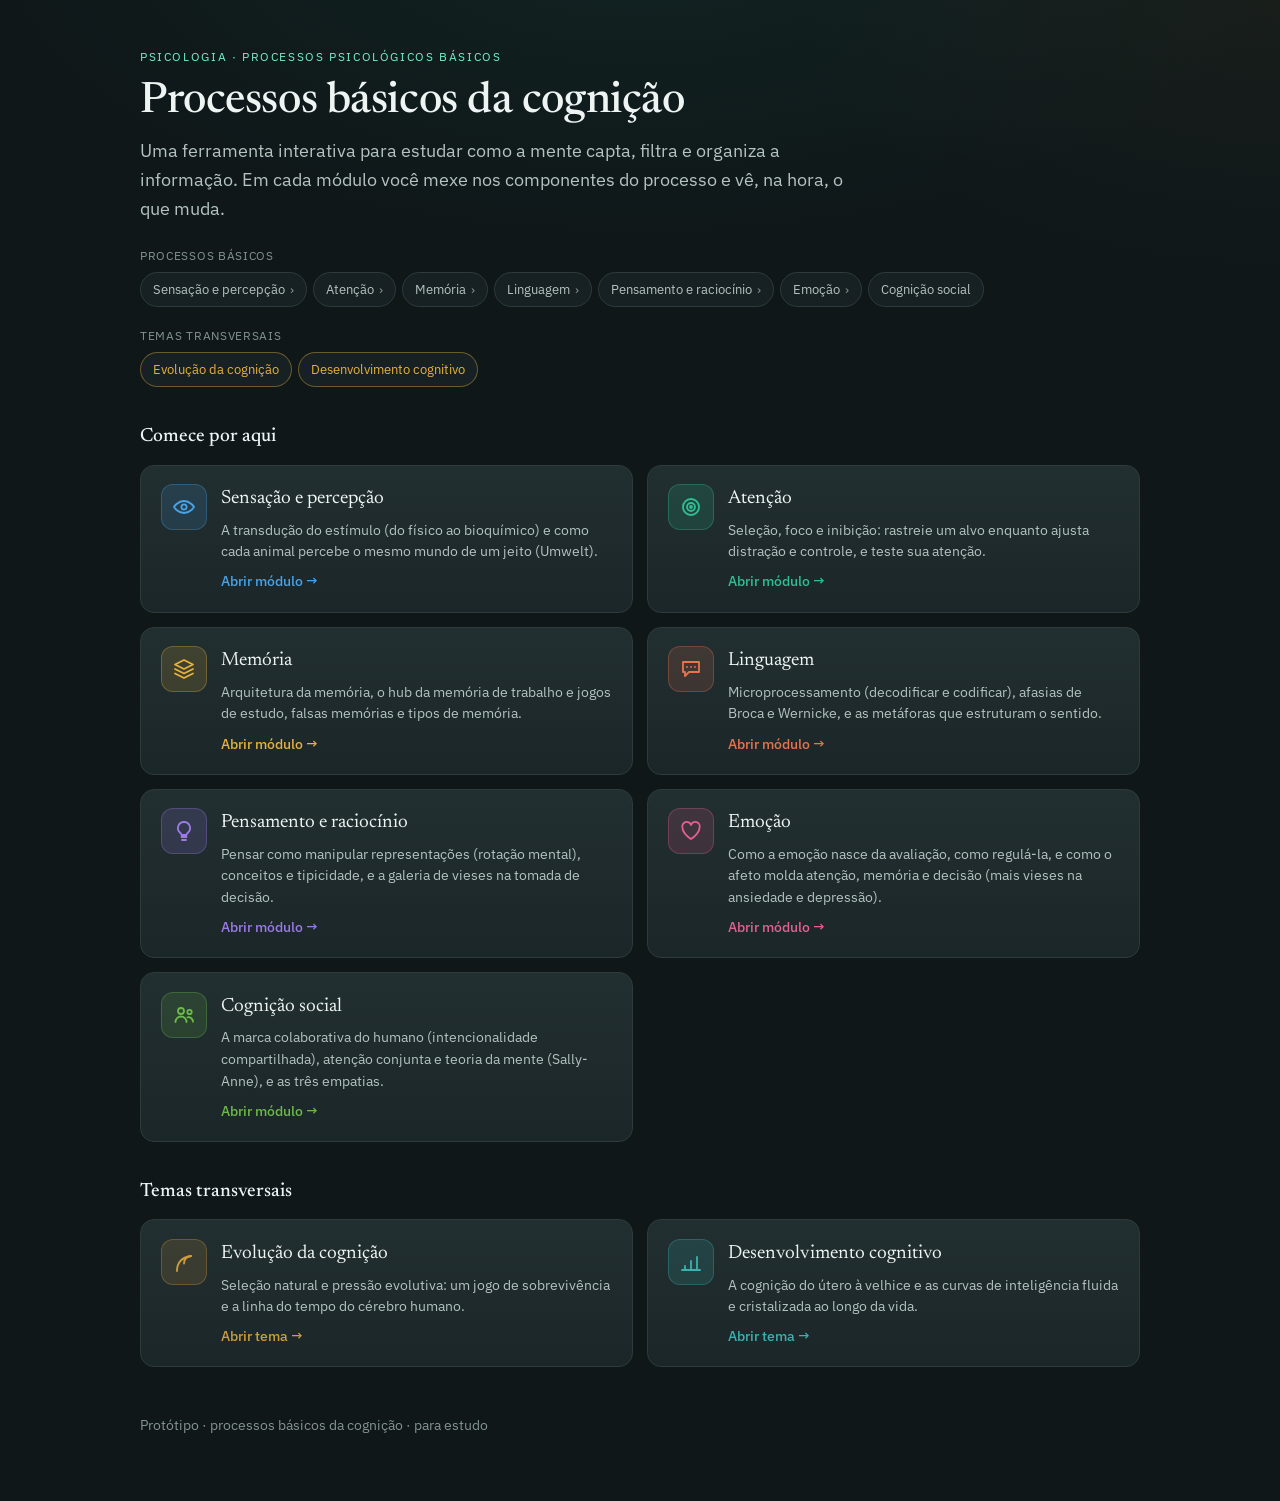
==== index.html @ 43d3549e "Front-end: escuro quente em camadas, cor e ícone por módulo, home com hero - Paleta escura mais quen" ====
<!DOCTYPE html>
<html lang="pt-BR">
<head>
<meta charset="UTF-8">
<meta name="viewport" content="width=device-width, initial-scale=1.0">
<title>Processos básicos da cognição</title>
<link rel="preconnect" href="https://fonts.googleapis.com">
<link rel="preconnect" href="https://fonts.gstatic.com" crossorigin>
<link href="https://fonts.googleapis.com/css2?family=Newsreader:opsz,wght@6..72,400;6..72,500;6..72,600&family=IBM+Plex+Sans:wght@400;500;600&display=swap" rel="stylesheet">
<link rel="stylesheet" href="estilos.css">
<style>
  .wrap{max-width:1040px; padding:3rem 1.25rem 4rem}
  .kicker{font-size:.72rem; text-transform:uppercase; letter-spacing:.14em; color:var(--teal-bright); margin-bottom:.6rem}
  h1{font-size:2.7rem; letter-spacing:-.01em}
  .lead{font-size:1.12rem; max-width:64ch}
  .sec-h{font-size:1.2rem; margin:2.4rem 0 .2rem}
  .modcards{grid-template-columns:1fr 1fr}
  @media(max-width:720px){ .modcards{grid-template-columns:1fr} }
  footer{text-align:left}
</style>
</head>
<body>
<div class="wrap">

  <div class="hero">
    <div class="kicker">Psicologia · Processos psicológicos básicos</div>
    <h1>Processos básicos da cognição</h1>
    <p class="lead">Uma ferramenta interativa para estudar como a mente capta, filtra e organiza a informação. Em cada módulo você mexe nos componentes do processo e vê, na hora, o que muda.</p>
  </div>

  <p class="navlabel">Processos básicos</p>
  <nav class="pipeline" aria-label="Etapas do processamento da informação">
    <a class="stage" href="sensacao-percepcao.html">Sensação e percepção<span class="arrow"> ›</span></a>
    <a class="stage" href="atencao.html">Atenção<span class="arrow"> ›</span></a>
    <a class="stage" href="memoria.html">Memória<span class="arrow"> ›</span></a>
    <a class="stage" href="linguagem.html">Linguagem<span class="arrow"> ›</span></a>
    <a class="stage" href="pensamento.html">Pensamento e raciocínio<span class="arrow"> ›</span></a>
    <a class="stage" href="emocao.html">Emoção<span class="arrow"> ›</span></a>
    <a class="stage" href="cognicao-social.html">Cognição social</a>
  </nav>
  <p class="navlabel">Temas transversais</p>
  <nav class="pipeline themes" aria-label="Temas transversais">
    <a class="stage theme" href="evolucao-cognicao.html">Evolução da cognição</a>
    <a class="stage theme" href="desenvolvimento-cognitivo.html">Desenvolvimento cognitivo</a>
  </nav>

  <h2 class="sec-h">Comece por aqui</h2>
  <div class="modcards">
    <a class="modcard m-sensacao" href="sensacao-percepcao.html">
      <span class="icon" aria-hidden="true"><svg viewBox="0 0 24 24"><path d="M2 12s3.5-6 10-6 10 6 10 6-3.5 6-10 6S2 12 2 12Z"/><circle cx="12" cy="12" r="2.6"/></svg></span>
      <span class="body"><div class="t">Sensação e percepção</div><div class="d">A transdução do estímulo (do físico ao bioquímico) e como cada animal percebe o mesmo mundo de um jeito (Umwelt).</div><div class="go">Abrir módulo →</div></span>
    </a>
    <a class="modcard m-atencao" href="atencao.html">
      <span class="icon" aria-hidden="true"><svg viewBox="0 0 24 24"><circle cx="12" cy="12" r="8"/><circle cx="12" cy="12" r="4"/><circle cx="12" cy="12" r="1"/></svg></span>
      <span class="body"><div class="t">Atenção</div><div class="d">Seleção, foco e inibição: rastreie um alvo enquanto ajusta distração e controle, e teste sua atenção.</div><div class="go">Abrir módulo →</div></span>
    </a>
    <a class="modcard m-memoria" href="memoria.html">
      <span class="icon" aria-hidden="true"><svg viewBox="0 0 24 24"><path d="M12 3 3 7.5l9 4.5 9-4.5L12 3Z"/><path d="M3 12l9 4.5L21 12"/><path d="M3 16.5 12 21l9-4.5"/></svg></span>
      <span class="body"><div class="t">Memória</div><div class="d">Arquitetura da memória, o hub da memória de trabalho e jogos de estudo, falsas memórias e tipos de memória.</div><div class="go">Abrir módulo →</div></span>
    </a>
    <a class="modcard m-linguagem" href="linguagem.html">
      <span class="icon" aria-hidden="true"><svg viewBox="0 0 24 24"><path d="M4 5h16v10H10l-4 4v-4H4z"/><path d="M8 10h.01M12 10h.01M16 10h.01"/></svg></span>
      <span class="body"><div class="t">Linguagem</div><div class="d">Microprocessamento (decodificar e codificar), afasias de Broca e Wernicke, e as metáforas que estruturam o sentido.</div><div class="go">Abrir módulo →</div></span>
    </a>
    <a class="modcard m-pensamento" href="pensamento.html">
      <span class="icon" aria-hidden="true"><svg viewBox="0 0 24 24"><path d="M9.5 18h5"/><path d="M10 21h4"/><path d="M12 3a6 6 0 0 0-3.8 10.7c.7.6 1.3 1.4 1.3 2.3h5c0-.9.6-1.7 1.3-2.3A6 6 0 0 0 12 3Z"/></svg></span>
      <span class="body"><div class="t">Pensamento e raciocínio</div><div class="d">Pensar como manipular representações (rotação mental), conceitos e tipicidade, e a galeria de vieses na tomada de decisão.</div><div class="go">Abrir módulo →</div></span>
    </a>
    <a class="modcard m-emocao" href="emocao.html">
      <span class="icon" aria-hidden="true"><svg viewBox="0 0 24 24"><path d="M12 20S3.5 14.5 3.5 8.8A4.3 4.3 0 0 1 12 6a4.3 4.3 0 0 1 8.5 2.8C20.5 14.5 12 20 12 20Z"/></svg></span>
      <span class="body"><div class="t">Emoção</div><div class="d">Como a emoção nasce da avaliação, como regulá-la, e como o afeto molda atenção, memória e decisão (mais vieses na ansiedade e depressão).</div><div class="go">Abrir módulo →</div></span>
    </a>
    <a class="modcard m-social" href="cognicao-social.html">
      <span class="icon" aria-hidden="true"><svg viewBox="0 0 24 24"><circle cx="9" cy="8" r="3"/><path d="M3.5 19a5.5 5.5 0 0 1 11 0"/><circle cx="17.5" cy="9" r="2.2"/><path d="M15.5 14.3A4.6 4.6 0 0 1 21 18.7"/></svg></span>
      <span class="body"><div class="t">Cognição social</div><div class="d">A marca colaborativa do humano (intencionalidade compartilhada), atenção conjunta e teoria da mente (Sally-Anne), e as três empatias.</div><div class="go">Abrir módulo →</div></span>
    </a>
  </div>

  <h2 class="sec-h">Temas transversais</h2>
  <div class="modcards">
    <a class="modcard m-evolucao" href="evolucao-cognicao.html">
      <span class="icon" aria-hidden="true"><svg viewBox="0 0 24 24"><path d="M5 21c0-8 4.5-13.5 14-15"/><path d="M19 6c-4.5.5-6.8 2.8-7 7.5"/></svg></span>
      <span class="body"><div class="t">Evolução da cognição</div><div class="d">Seleção natural e pressão evolutiva: um jogo de sobrevivência e a linha do tempo do cérebro humano.</div><div class="go">Abrir tema →</div></span>
    </a>
    <a class="modcard m-desenvolvimento" href="desenvolvimento-cognitivo.html">
      <span class="icon" aria-hidden="true"><svg viewBox="0 0 24 24"><path d="M3 20h18"/><path d="M6 20v-4"/><path d="M12 20v-9"/><path d="M18 20V7"/></svg></span>
      <span class="body"><div class="t">Desenvolvimento cognitivo</div><div class="d">A cognição do útero à velhice e as curvas de inteligência fluida e cristalizada ao longo da vida.</div><div class="go">Abrir tema →</div></span>
    </a>
  </div>

  <footer>Protótipo · processos básicos da cognição · para estudo</footer>
</div>
</body>
</html>
---- estilos.css ----
:root{
  /* superfícies em camadas (escuro quente, não preto chapado) */
  --bg:#0f1719; --bg-soft:#172123; --card:#1b2628; --raised:#222f31;
  --line:#2d3b3d; --line-strong:#3b4b4d;
  --ink:#eef4f2; --ink-soft:#b4c3c0; --ink-dim:#83948f;
  --teal:#2fbf94; --teal-bright:#74f0c6; --teal-deep:#0f6e56; --amber:#e6b23a;
  --radius:12px;
}
*{box-sizing:border-box}
body{
  margin:0; color:var(--ink); font-family:"IBM Plex Sans",system-ui,sans-serif; line-height:1.6; -webkit-font-smoothing:antialiased;
  background:
    radial-gradient(1100px 520px at 50% -8%, rgba(47,191,148,.07), transparent 60%),
    radial-gradient(900px 500px at 100% 0%, rgba(230,178,58,.045), transparent 55%),
    var(--bg);
  background-attachment:fixed;
}
.wrap{max-width:860px; margin:0 auto; padding:2rem 1.25rem 4rem}
h1,h2,h3{font-family:"Newsreader",Georgia,serif; font-weight:500; line-height:1.2; margin:0}
h1{font-size:2rem} h2{font-size:1.5rem; margin-top:.5rem}
h3{font-size:1.15rem; margin-top:1.75rem; margin-bottom:.4rem}
p{margin:.6rem 0}
.lead{color:var(--ink-soft); font-size:1.05rem}
.muted{color:var(--ink-soft)}
.dim{color:var(--ink-dim); font-size:.85rem}
.hidden{display:none}
a{color:var(--teal)}
.home{text-decoration:none; color:inherit; display:inline-block}
.crumb{font-size:.8rem; color:var(--ink-dim); margin-bottom:.5rem}
.crumb a{color:var(--teal); text-decoration:none}

/* acento por módulo (fallback teal) */
:root{--accent:var(--teal); --accent-bg:rgba(47,191,148,.14)}
.m-sensacao{--accent:#4aa3e6; --accent-bg:rgba(74,163,230,.15)}
.m-atencao{--accent:#2fbf94; --accent-bg:rgba(47,191,148,.16)}
.m-memoria{--accent:#e6b23a; --accent-bg:rgba(230,178,58,.15)}
.m-linguagem{--accent:#e8744e; --accent-bg:rgba(232,116,78,.15)}
.m-pensamento{--accent:#9b7be6; --accent-bg:rgba(155,123,230,.16)}
.m-emocao{--accent:#e75f92; --accent-bg:rgba(231,95,146,.15)}
.m-social{--accent:#6cba4a; --accent-bg:rgba(108,186,74,.15)}
.m-evolucao{--accent:#cf9d3c; --accent-bg:rgba(207,157,60,.15)}
.m-desenvolvimento{--accent:#3ab3b0; --accent-bg:rgba(58,179,176,.16)}

/* navegação */
.navlabel{font-size:.72rem; text-transform:uppercase; letter-spacing:.06em; color:var(--ink-dim); margin:1.25rem 0 .4rem}
.navlabel:first-of-type{margin-top:1.5rem}
.pipeline{display:flex; flex-wrap:wrap; gap:6px; margin:0 0 .5rem}
.pipeline.themes{margin-bottom:2.25rem}
.stage{font-size:.82rem; padding:6px 12px; border-radius:999px; background:var(--bg-soft); color:var(--ink-soft); border:1px solid var(--line); transition:all .15s; white-space:nowrap; text-decoration:none; display:inline-block}
a.stage{cursor:pointer}
a.stage:hover{border-color:var(--teal); color:var(--ink); background:var(--card)}
.stage.active{background:var(--teal-deep); color:#eafff6; border-color:var(--teal)}
.stage.theme{border-color:rgba(230,178,58,.4); color:var(--amber)}
.stage.theme:hover{border-color:var(--amber); color:var(--amber); background:var(--card)}
.stage.soon{opacity:.5}
.stage .arrow{color:var(--ink-dim); margin-left:2px}

/* botões */
button{font-family:inherit; font-size:.9rem; padding:8px 14px; border-radius:8px; background:var(--bg-soft); color:var(--ink); border:1px solid var(--line-strong); cursor:pointer; transition:all .15s}
button:hover{border-color:var(--teal); background:var(--card)}
button.primary{background:var(--teal); color:#06231b; border:none; font-weight:600}
button.primary:hover{filter:brightness(1.08)}
.sx[aria-pressed="true"], .obs[aria-pressed="true"]{background:rgba(47,191,148,.16); border-color:var(--teal); color:var(--teal-bright)}

input[type=range]{-webkit-appearance:none; appearance:none; width:100%; height:5px; border-radius:99px; background:var(--line-strong); outline:none}
input[type=range]::-webkit-slider-thumb{-webkit-appearance:none; width:18px; height:18px; border-radius:50%; background:var(--teal); cursor:pointer; border:2px solid var(--card)}
input[type=range]::-moz-range-thumb{width:18px; height:18px; border-radius:50%; background:var(--teal); cursor:pointer; border:2px solid var(--card)}
input:focus-visible, button:focus-visible, a:focus-visible{outline:2px solid var(--teal); outline-offset:2px}

/* blocos de conteúdo compartilhados */
.def{background:linear-gradient(180deg, rgba(47,191,148,.10), rgba(47,191,148,.05)); border:1px solid rgba(47,191,148,.28); border-left:3px solid var(--teal); border-radius:12px; padding:1rem 1.2rem; margin:1rem 0 1.75rem; font-size:1.02rem}
.def .k{font-size:12px; text-transform:uppercase; letter-spacing:.05em; color:var(--teal-bright); margin-bottom:4px}
.cards{display:grid; grid-template-columns:repeat(auto-fit,minmax(230px,1fr)); gap:12px; margin:1rem 0 1.75rem}
.card{background:var(--card); border:1px solid var(--line); border-radius:12px; padding:1rem 1.1rem; font-size:.92rem}
.card h4{font-family:inherit; font-size:1rem; font-weight:600; margin:0 0 6px}
.card .dot{display:inline-block; width:9px; height:9px; border-radius:50%; margin-right:7px; vertical-align:middle}
.card .meta{font-size:.82rem; color:var(--ink-soft); margin-top:6px}
.card .meta b{color:var(--ink); font-weight:500}
.flow{display:flex; align-items:stretch; gap:8px; flex-wrap:wrap; margin:1rem 0 .5rem}
.flow .box{flex:1; min-width:150px; background:var(--bg-soft); border:1px solid var(--line); border-radius:10px; padding:.8rem; text-align:center; font-size:.92rem; display:flex; flex-direction:column; justify-content:center}
.flow .box.mid{border-color:var(--teal); background:rgba(47,191,148,.12)}
.flow .arr{display:flex; align-items:center; color:var(--ink-dim); font-size:1.3rem}
.tag{display:inline-block; font-size:.72rem; letter-spacing:.06em; text-transform:uppercase; color:var(--teal-bright); background:rgba(47,191,148,.14); padding:3px 9px; border-radius:6px; margin-bottom:.6rem}
.selrow{display:flex; gap:8px; flex-wrap:wrap; margin:1rem 0}

/* módulo Atenção */
#att-canvas{position:relative; width:100%; height:380px; background:radial-gradient(circle at 50% 40%, #16262a, #0b1113); border:1px solid var(--line); border-radius:var(--radius); overflow:hidden; cursor:crosshair; margin-top:1rem}
#att-light{position:absolute; pointer-events:none; border-radius:50%; transform:translate(-50%,-50%); background:radial-gradient(circle, rgba(120,210,180,.20), rgba(120,210,180,0) 70%)}
#att-status{position:absolute; left:10px; top:10px; font-size:12px; padding:3px 10px; border-radius:999px; background:rgba(0,0,0,.4); color:var(--ink-soft); pointer-events:none}
.metrics{display:flex; gap:10px; align-items:stretch; margin:14px 0 1.25rem; flex-wrap:wrap}
.metric{flex:1; min-width:140px; background:var(--bg-soft); border:1px solid var(--line); border-radius:10px; padding:.7rem .9rem}
.metric .label{font-size:.82rem; color:var(--ink-soft)}
.metric .value{font-size:1.5rem; font-weight:500; font-family:"Newsreader",serif; margin-top:2px}
.metric.foco .value{color:var(--teal-bright)}
.metric.hi .value{color:var(--amber)}
.example{display:flex; gap:10px; align-items:flex-start; background:rgba(47,191,148,.1); border:1px solid rgba(47,191,148,.26); border-radius:10px; padding:.8rem 1rem; margin-bottom:1.5rem}
.example .k{font-size:12px; letter-spacing:.04em; text-transform:uppercase; color:var(--teal-bright); margin-bottom:2px}
.example .v{font-size:15px; color:var(--ink)}
.sliders{display:grid; gap:16px}
.slider .row{display:flex; justify-content:space-between; font-size:.9rem; margin-bottom:3px}
.slider .row .val{color:var(--ink-soft)}
.slider .help{font-size:12px; color:var(--ink-dim); margin-top:3px}
.toggle-tests{margin:2.5rem 0 0; text-align:center; border-top:1px solid var(--line); padding-top:2rem}
.tests-panel{margin-top:1.5rem}
.demo{background:var(--card); border:1px solid var(--line); border-radius:var(--radius); padding:1.5rem; margin:1.25rem 0}
.stage-area{min-height:150px; display:flex; flex-direction:column; align-items:center; justify-content:center; gap:1rem; padding:1rem; margin:1rem 0; background:var(--bg-soft); border:1px solid var(--line); border-radius:var(--radius)}
.stroop-word{font-size:3rem; font-weight:700}
.answers{display:flex; gap:10px; flex-wrap:wrap; justify-content:center}
.ans{font-family:inherit; font-size:.95rem; padding:10px 16px; border-radius:8px; cursor:pointer; background:var(--card); color:var(--ink); border:1px solid var(--line-strong); min-width:92px}
.ans:hover{border-color:var(--teal)}
.metrics-grid{display:grid; grid-template-columns:repeat(auto-fit,minmax(140px,1fr)); gap:12px; margin-top:1rem}
.disclaimer{display:flex; gap:12px; align-items:flex-start; background:rgba(230,178,58,.1); border:1px solid rgba(230,178,58,.36); border-radius:10px; padding:1rem 1.1rem}
.disclaimer .warn{color:var(--amber); font-weight:600}
.cb-grid{display:grid; grid-template-columns:repeat(4,1fr); gap:8px; max-width:360px; margin:1rem auto 0}
.cb-cell{aspect-ratio:1; border-radius:8px; cursor:pointer; border:2px solid transparent}
.cb-cell:hover{border-color:var(--ink)}
.controls{display:flex; gap:14px; align-items:center; flex-wrap:wrap; justify-content:center; margin-top:1rem}
.controls label{display:flex; gap:6px; align-items:center; font-size:.9rem; color:var(--ink-soft); cursor:pointer}
.feedback{min-height:1.4em; font-size:.95rem; margin-top:.8rem; text-align:center; color:var(--ink-soft)}

/* módulo Sensação e percepção */
.subnav{display:flex; gap:8px; margin:1rem 0 1.75rem; flex-wrap:wrap}
.subnav button{font-size:.95rem; padding:9px 16px}
.subnav button[aria-pressed="true"]{background:var(--teal); color:#06231b; border-color:var(--teal); font-weight:600}
.chain{display:flex; align-items:stretch; gap:6px; flex-wrap:wrap; margin:.5rem 0}
.chain .box{flex:1; min-width:130px; background:var(--bg-soft); border:1px solid var(--line); border-radius:10px; padding:.7rem .8rem}
.chain .box .h{font-size:11px; text-transform:uppercase; letter-spacing:.04em; color:var(--ink-dim)}
.chain .box .c{font-size:14px; margin-top:3px}
.chain .box.bio{flex:1.4; min-width:160px; background:rgba(47,191,148,.12); border:1px solid var(--teal)}
.chain .box.bio .h, .chain .box.bio .c{color:var(--teal-bright)}
.chain .arr{display:flex; align-items:center; color:var(--ink-dim)}
.chain .arr.key{flex-direction:column; justify-content:center; color:var(--teal); min-width:62px; text-align:center; font-size:10px; line-height:1.1}
.loop{display:flex; align-items:stretch; gap:8px; flex-wrap:wrap; margin:.5rem 0}
.loop .col{flex:1; min-width:150px; background:var(--bg-soft); border:1px solid var(--line); border-radius:10px; padding:.8rem; text-align:center}
.loop .col .h{font-size:11px; text-transform:uppercase; letter-spacing:.04em; color:var(--ink-dim); margin-bottom:8px}
.loop .arr{display:flex; align-items:center; color:var(--ink-dim)}
.stimwrap{height:74px; display:flex; align-items:center; justify-content:center}
#stim{width:40px; height:40px; border-radius:50%; background:var(--amber)}
#spk{width:100%; height:46px; display:block}
#hz{font-size:16px; font-weight:500; margin-top:6px; color:var(--teal-bright)}
.percwrap{height:74px; display:flex; align-items:flex-end; justify-content:center}
.percout{width:58%; height:100%; background:var(--card); border-radius:6px; display:flex; align-items:flex-end; overflow:hidden}
#perc-bar{width:100%; height:30%; background:var(--teal); transition:height .15s}
.scene-frame{border-radius:12px; overflow:hidden; border:1px solid var(--line); margin:.5rem 0}
#scene-svg{width:100%; display:block}
#art{transition:filter .3s}
.infobox{background:var(--bg-soft); border:1px solid var(--line); border-radius:10px; padding:.9rem 1.1rem; margin-top:12px}
.infobox .cap{font-size:16px; font-weight:500; margin-bottom:4px}
.infobox .fact{font-size:14px; color:var(--ink-soft)}
.infobox .src{font-size:12px; color:var(--ink-dim); margin-top:6px}
.sources{font-size:.82rem; color:var(--ink-soft); margin-top:2rem; border-top:1px solid var(--line); padding-top:1rem}
.sources a{color:var(--teal)}

/* página inicial */
.modcards{display:grid; grid-template-columns:repeat(auto-fit,minmax(280px,1fr)); gap:14px; margin-top:1rem}
a.modcard{display:flex; gap:14px; align-items:flex-start; background:linear-gradient(180deg, var(--raised), var(--card)); border:1px solid var(--line); border-radius:14px; padding:1.15rem 1.25rem; text-decoration:none; color:inherit; transition:transform .15s, border-color .15s, box-shadow .15s}
a.modcard:hover{border-color:var(--accent); transform:translateY(-3px); box-shadow:0 10px 26px rgba(0,0,0,.28)}
.modcard .icon{flex:0 0 auto; width:46px; height:46px; border-radius:12px; display:grid; place-items:center; background:var(--accent-bg); color:var(--accent); border:1px solid color-mix(in srgb, var(--accent) 30%, transparent)}
.modcard .icon svg{width:24px; height:24px; stroke:currentColor; fill:none; stroke-width:1.8; stroke-linecap:round; stroke-linejoin:round}
.modcard .t{font-family:"Newsreader",serif; font-size:1.2rem; margin-bottom:.25rem}
.modcard .d{font-size:.9rem; color:var(--ink-soft); line-height:1.5}
.modcard .go{font-size:.85rem; color:var(--accent); margin-top:.6rem; font-weight:500}
.modcard.soon{opacity:.5; pointer-events:none}
.modcard.soon .go{color:var(--ink-dim)}

@media (prefers-reduced-motion: reduce){
  *{animation-duration:.001ms !important; transition-duration:.001ms !important}
}

footer{margin-top:3rem; color:var(--ink-dim); font-size:.85rem; text-align:center}
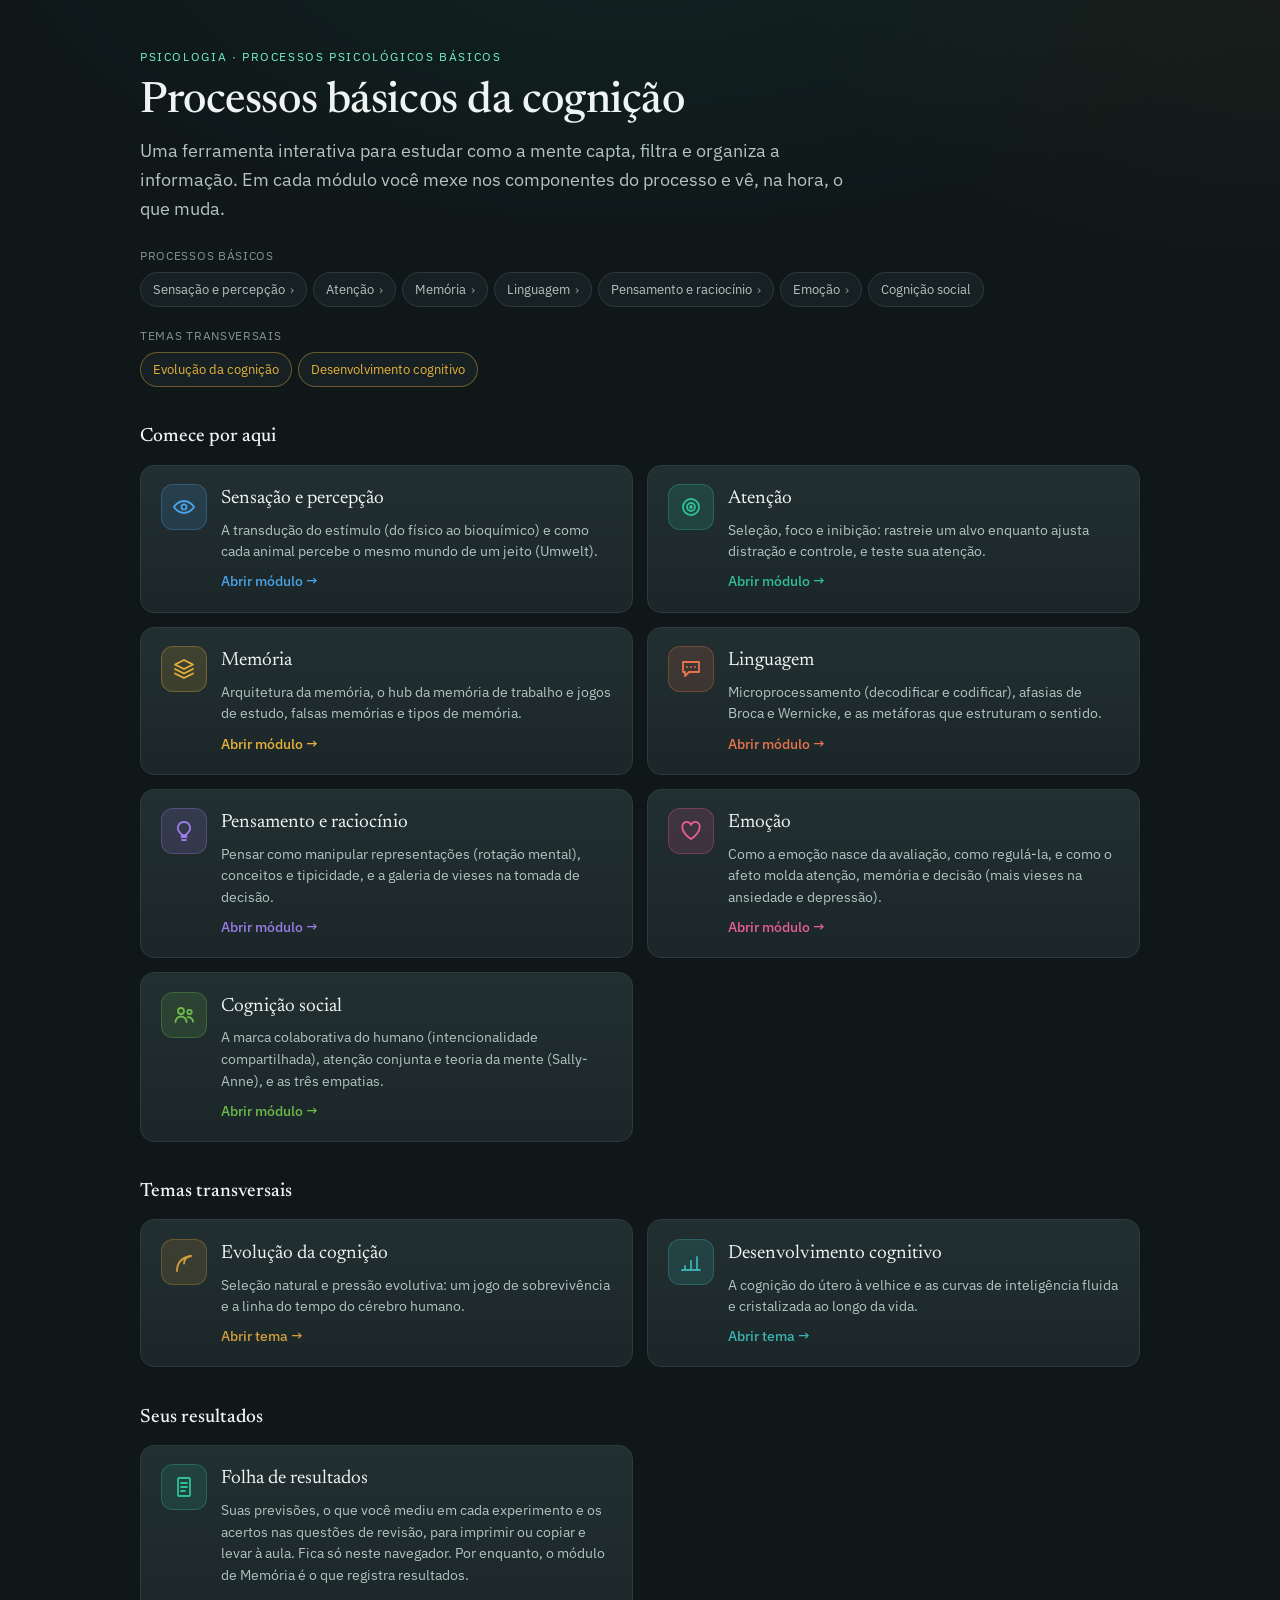
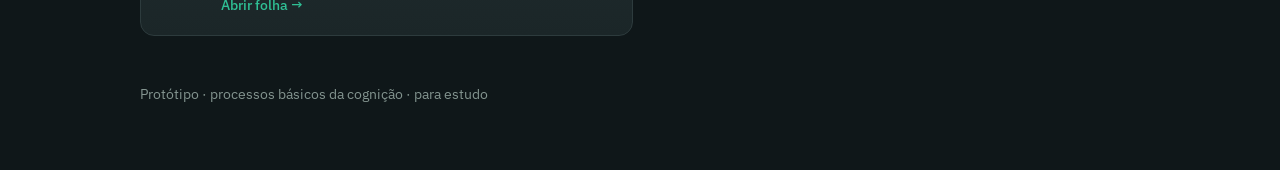
==== commit e155ff77: "5.10: link para a folha de resultados na página inicial Co-Authored-By: Claude Fable 5.2 <noreply@an" ====
--- a/index.html
+++ b/index.html
@@ -7,7 +7,7 @@
 <link rel="preconnect" href="https://fonts.googleapis.com">
 <link rel="preconnect" href="https://fonts.gstatic.com" crossorigin>
 <link href="https://fonts.googleapis.com/css2?family=Newsreader:opsz,wght@6..72,400;6..72,500;6..72,600&family=IBM+Plex+Sans:wght@400;500;600&display=swap" rel="stylesheet">
-<link rel="stylesheet" href="estilos.css">
+<link rel="stylesheet" href="estilos.css?v=2026-11-14">
 <style>
   .wrap{max-width:1040px; padding:3rem 1.25rem 4rem}
   .kicker{font-size:.72rem; text-transform:uppercase; letter-spacing:.14em; color:var(--teal-bright); margin-bottom:.6rem}
@@ -88,6 +88,14 @@
     </a>
   </div>
 
+  <h2 class="sec-h">Seus resultados</h2>
+  <div class="modcards">
+    <a class="modcard" href="resultados.html">
+      <span class="icon" aria-hidden="true"><svg viewBox="0 0 24 24"><path d="M7 3h10a1 1 0 0 1 1 1v16a1 1 0 0 1-1 1H7a1 1 0 0 1-1-1V4a1 1 0 0 1 1-1z"/><path d="M9 8h6"/><path d="M9 12h6"/><path d="M9 16h4"/></svg></span>
+      <span class="body"><div class="t">Folha de resultados</div><div class="d">Suas previsões, o que você mediu em cada experimento e os acertos nas questões de revisão, para imprimir ou copiar e levar à aula. Fica só neste navegador. Por enquanto, o módulo de Memória é o que registra resultados.</div><div class="go">Abrir folha →</div></span>
+    </a>
+  </div>
+
   <footer>Protótipo · processos básicos da cognição · para estudo</footer>
 </div>
 </body>
--- a/estilos.css
+++ b/estilos.css
@@ -167,4 +167,99 @@
   *{animation-duration:.001ms !important; transition-duration:.001ms !important}
 }
 
+/* alvo de toque maior em telas sensíveis a toque (Fitts's Law / WCAG 2.5.5) */
+@media (pointer: coarse){
+  input[type=range]{height:8px}
+  input[type=range]::-webkit-slider-thumb{width:28px; height:28px}
+  input[type=range]::-moz-range-thumb{width:28px; height:28px}
+}
+
 footer{margin-top:3rem; color:var(--ink-dim); font-size:.85rem; text-align:center}
+
+/* Botões desabilitados (tarefas que ainda não começaram ou estão pausadas) */
+button:disabled{opacity:.45;cursor:not-allowed}
+
+/* =====================================================================
+   Padrão novo de módulo (REVISAO.md, seção 3): blocos usados por comum.js
+   ===================================================================== */
+
+/* Nomes de variáveis usados pelo código dos módulos (antes repetidos no <style> de cada página) */
+:root{
+  --text-accent:var(--teal); --text-secondary:var(--ink-soft); --text-muted:var(--ink-dim);
+  --text-primary:var(--ink); --text-success:#5bbf46; --text-danger:#e24b4a; --text-warning:var(--amber);
+  --surface-1:var(--bg-soft); --surface-2:var(--card); --bg-accent:rgba(43,180,138,.12);
+  --bg-warning:rgba(224,169,27,.12); --border:var(--line); --border-accent:var(--teal); --fill-secondary:rgba(43,180,138,.15);
+}
+
+[hidden]{display:none !important}
+
+/* texto só para leitor de tela */
+.pb-sr{position:absolute; width:1px; height:1px; margin:-1px; padding:0; overflow:hidden; clip:rect(0 0 0 0); white-space:nowrap; border:0}
+
+/* abas com role="tab" (PB.tabs) */
+.subnav button[aria-selected="true"]{background:var(--teal); color:#06231b; border-color:var(--teal); font-weight:600}
+
+/* cabeçalho do módulo: objetivos, capítulo e aula */
+.modhead{background:var(--card); border:1px solid var(--line); border-radius:12px; padding:1rem 1.2rem; margin:1rem 0 1.5rem}
+.modhead .k{font-size:12px; text-transform:uppercase; letter-spacing:.05em; color:var(--ink-dim); margin-bottom:4px}
+.modhead ul{margin:.3rem 0 .6rem; padding-left:1.2rem}
+.modhead .ref{font-size:.88rem; color:var(--ink-soft)}
+
+/* previsão antes da atividade (PB.predict) */
+.predict{background:rgba(230,178,58,.07); border:1px solid rgba(230,178,58,.3); border-left:3px solid var(--amber); border-radius:12px; padding:.9rem 1.1rem; margin:1rem 0}
+.predict .k{font-size:12px; text-transform:uppercase; letter-spacing:.05em; color:var(--amber); margin-bottom:2px}
+.predict .pergunta{margin:.2rem 0 .7rem}
+.predict .opcoes, .quiz .opcoes{display:flex; flex-wrap:wrap; gap:8px}
+.predict button[aria-pressed="true"]{background:rgba(230,178,58,.18); border-color:var(--amber); color:var(--ink); opacity:1}
+.predict .registro{font-size:.88rem; color:var(--ink-soft); margin-top:.6rem; min-height:1.3em}
+
+/* resultado do estudante ao lado do esperado */
+.expected{display:grid; grid-template-columns:repeat(auto-fit,minmax(180px,1fr)); gap:10px; margin:1rem 0}
+.expected .col{background:var(--bg-soft); border:1px solid var(--line); border-radius:10px; padding:.8rem 1rem}
+.expected .col .label{font-size:.82rem; color:var(--ink-soft)}
+.expected .col .value{font-size:1.35rem; font-family:"Newsreader",serif; margin-top:2px}
+.expected .col.seu{border-color:var(--teal)}
+
+/* "O que isso mostra": fica oculto (atributo hidden) até a atividade terminar */
+.why{background:rgba(43,180,138,.08); border:1px solid rgba(43,180,138,.25); border-radius:10px; padding:.9rem 1.1rem; margin-top:1rem}
+.why .k{font-size:12px; text-transform:uppercase; letter-spacing:.05em; color:var(--teal); margin-bottom:4px}
+.why .v{font-size:14px; color:var(--ink-soft)}
+
+/* questões de revisão (PB.quiz) */
+.quiz{margin-top:2.5rem; border-top:1px solid var(--line); padding-top:1.25rem}
+.quiz .questao{background:var(--card); border:1px solid var(--line); border-radius:12px; padding:1rem 1.2rem; margin:0 0 1rem}
+.quiz .enunciado{margin:0 0 .3rem; font-weight:500}
+.quiz .origem{font-size:.8rem; color:var(--ink-dim); margin-bottom:.7rem}
+.quiz .opcoes{flex-direction:column; align-items:stretch}
+.quiz .opcoes button{text-align:left; line-height:1.4}
+.quiz .opcoes button.certa{border-color:#5bbf46; background:rgba(91,191,70,.12); opacity:1}
+.quiz .opcoes button.certa::after{content:"  ✓ correta"; color:#8fdc7d; font-size:.82rem}
+.quiz .opcoes button.errada{border-color:#e24b4a; background:rgba(226,75,74,.10); opacity:1}
+.quiz .opcoes button.errada::after{content:"  ✗ sua resposta"; color:#f08a89; font-size:.82rem}
+.quiz .devolutiva{font-size:.92rem; color:var(--ink-soft); margin-top:.7rem; min-height:1.2em}
+.quiz .placar{font-size:.9rem; color:var(--ink-soft)}
+
+/* ---- atividades do padrão novo: palco do estímulo, resposta e resultado ---- */
+.how{color:var(--ink-soft); font-size:.95rem; margin-top:0}
+.palco{min-height:110px; background:var(--bg-soft); border:1px solid var(--line); border-radius:12px; display:flex; align-items:center; justify-content:center; text-align:center; padding:1rem; color:var(--ink-soft); margin:.6rem 0}
+.palco.est{font-size:1.5rem; letter-spacing:.04em; color:var(--ink)}
+.palco.digitos.est{font-variant-numeric:tabular-nums; font-size:2.2rem; letter-spacing:.2em}
+.linha-resp{display:flex; gap:8px; align-items:center; flex-wrap:wrap; margin:.6rem 0}
+.linha-resp.coluna{flex-direction:column; align-items:stretch}
+.linha-resp label{font-size:.9rem; color:var(--ink-soft)}
+.linha-resp input[type=text], .linha-resp textarea{flex:1; min-width:180px; font:inherit; font-size:1.05rem; padding:8px 10px; border-radius:8px; border:1px solid var(--line-strong); background:var(--bg); color:var(--ink)}
+.linha-resp textarea:focus-visible{outline:2px solid var(--teal); outline-offset:2px}
+.aviso-ativ{font-size:.92rem; color:var(--ink-soft); min-height:1.4em}
+.expected .col .nota{font-size:.8rem; color:var(--ink-dim); margin-top:4px; line-height:1.4}
+.why .v p{margin:.3rem 0}
+.why .seu-res{color:var(--ink); font-weight:500}
+.rec-linha{display:flex; align-items:center; gap:10px; padding:.35rem 0; border-bottom:1px solid var(--line); flex-wrap:wrap}
+.rec-palavra{min-width:120px; font-size:1.05rem}
+.rec-linha button[aria-pressed="true"]{background:rgba(47,191,148,.18); border-color:var(--teal); color:var(--teal-bright)}
+.posicoes{display:grid; grid-template-columns:repeat(auto-fill,minmax(110px,1fr)); gap:6px; margin:.8rem 0}
+.posicoes .pos{background:var(--bg-soft); border:1px solid var(--line); border-radius:8px; padding:.4rem .5rem; font-size:.82rem; display:flex; flex-direction:column}
+.posicoes .pos .n{color:var(--ink-dim); font-size:.72rem}
+.posicoes .pos .m{color:var(--ink-dim)}
+.posicoes .pos.sim{border-color:#5bbf46}
+.posicoes .pos.sim .m{color:#8fdc7d}
+.quiz.plano{margin-top:0; border-top:0; padding-top:0}
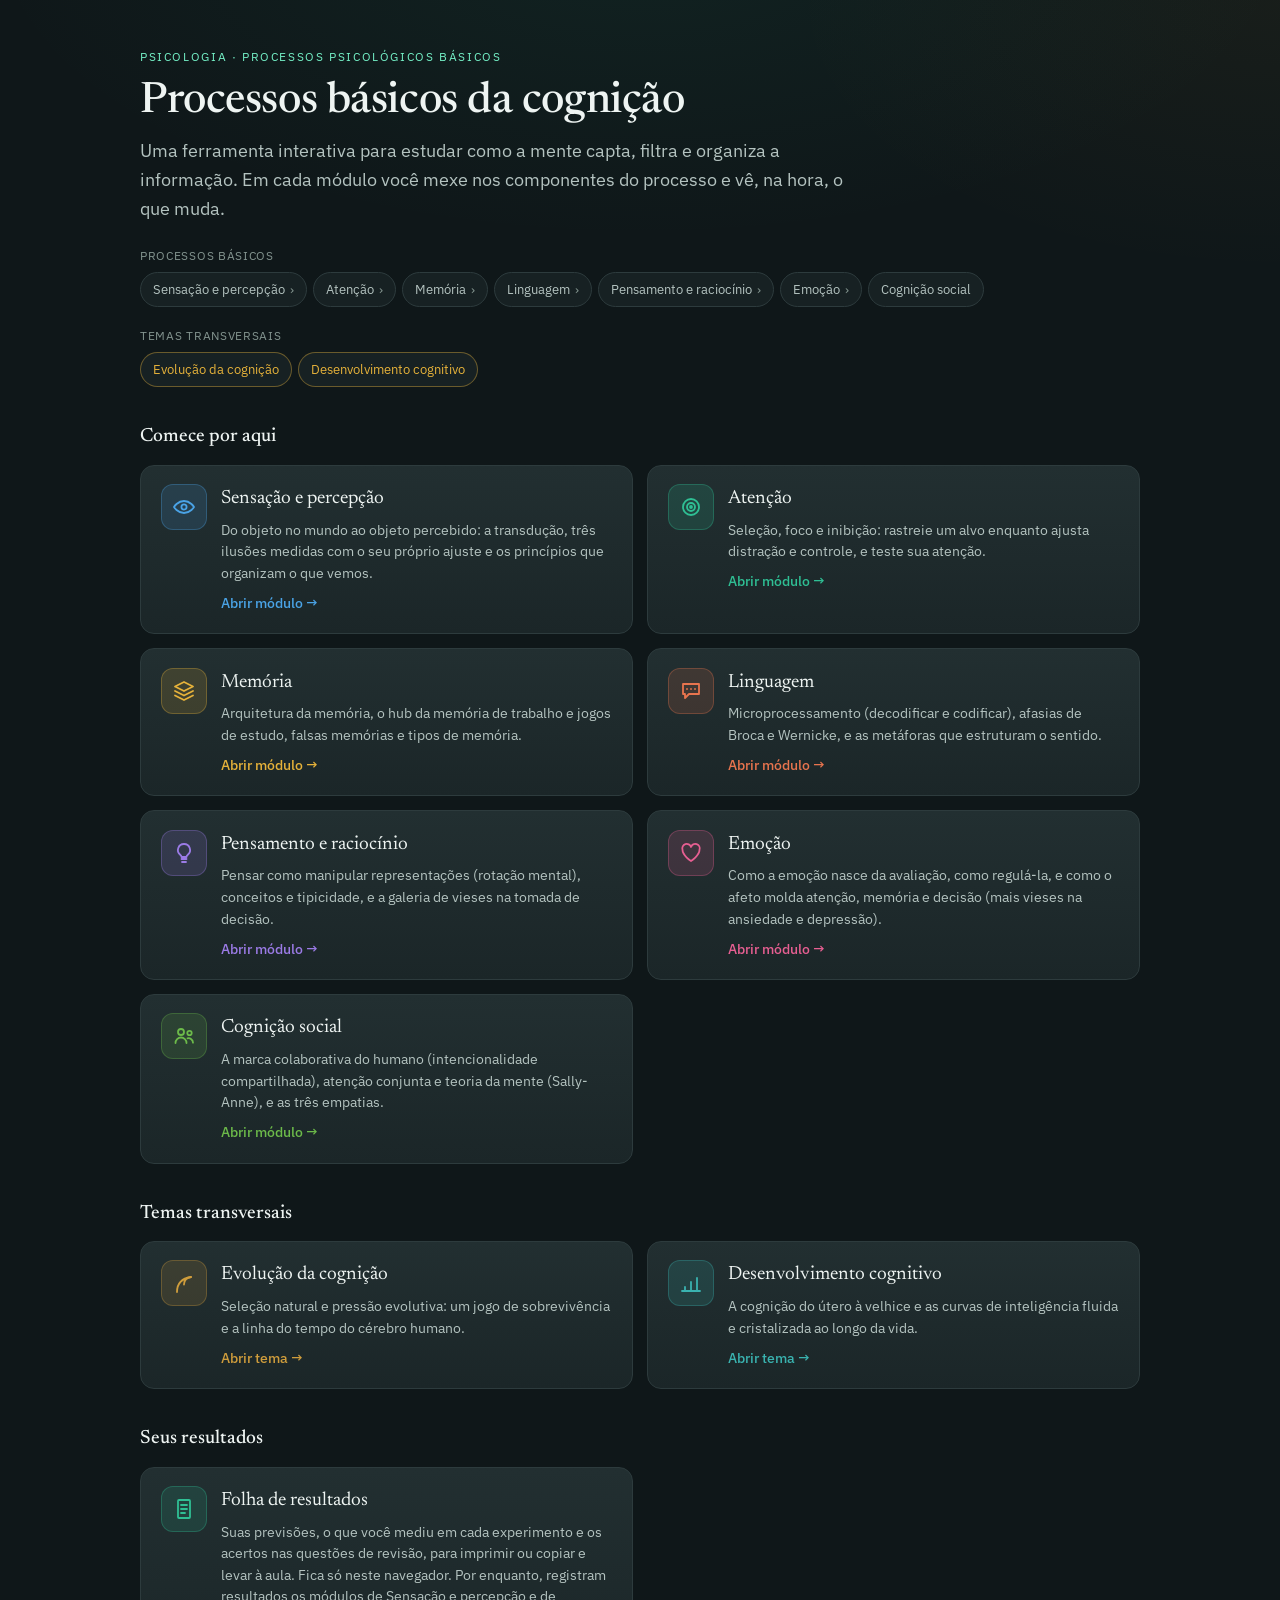
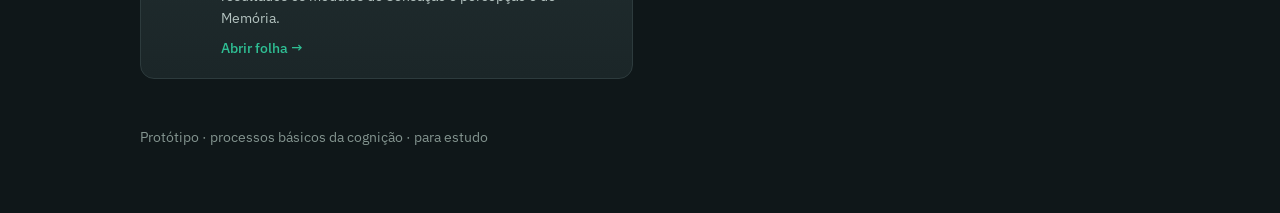
==== commit 3d0441af: "5.3: sensação e percepção no padrão novo, a partir da aula (Sternberg, cap. 3) Previsão, experimento" ====
--- a/index.html
+++ b/index.html
@@ -48,7 +48,7 @@
   <div class="modcards">
     <a class="modcard m-sensacao" href="sensacao-percepcao.html">
       <span class="icon" aria-hidden="true"><svg viewBox="0 0 24 24"><path d="M2 12s3.5-6 10-6 10 6 10 6-3.5 6-10 6S2 12 2 12Z"/><circle cx="12" cy="12" r="2.6"/></svg></span>
-      <span class="body"><div class="t">Sensação e percepção</div><div class="d">A transdução do estímulo (do físico ao bioquímico) e como cada animal percebe o mesmo mundo de um jeito (Umwelt).</div><div class="go">Abrir módulo →</div></span>
+      <span class="body"><div class="t">Sensação e percepção</div><div class="d">Do objeto no mundo ao objeto percebido: a transdução, três ilusões medidas com o seu próprio ajuste e os princípios que organizam o que vemos.</div><div class="go">Abrir módulo →</div></span>
     </a>
     <a class="modcard m-atencao" href="atencao.html">
       <span class="icon" aria-hidden="true"><svg viewBox="0 0 24 24"><circle cx="12" cy="12" r="8"/><circle cx="12" cy="12" r="4"/><circle cx="12" cy="12" r="1"/></svg></span>
@@ -92,7 +92,7 @@
   <div class="modcards">
     <a class="modcard" href="resultados.html">
       <span class="icon" aria-hidden="true"><svg viewBox="0 0 24 24"><path d="M7 3h10a1 1 0 0 1 1 1v16a1 1 0 0 1-1 1H7a1 1 0 0 1-1-1V4a1 1 0 0 1 1-1z"/><path d="M9 8h6"/><path d="M9 12h6"/><path d="M9 16h4"/></svg></span>
-      <span class="body"><div class="t">Folha de resultados</div><div class="d">Suas previsões, o que você mediu em cada experimento e os acertos nas questões de revisão, para imprimir ou copiar e levar à aula. Fica só neste navegador. Por enquanto, o módulo de Memória é o que registra resultados.</div><div class="go">Abrir folha →</div></span>
+      <span class="body"><div class="t">Folha de resultados</div><div class="d">Suas previsões, o que você mediu em cada experimento e os acertos nas questões de revisão, para imprimir ou copiar e levar à aula. Fica só neste navegador. Por enquanto, registram resultados os módulos de Sensação e percepção e de Memória.</div><div class="go">Abrir folha →</div></span>
     </a>
   </div>
 
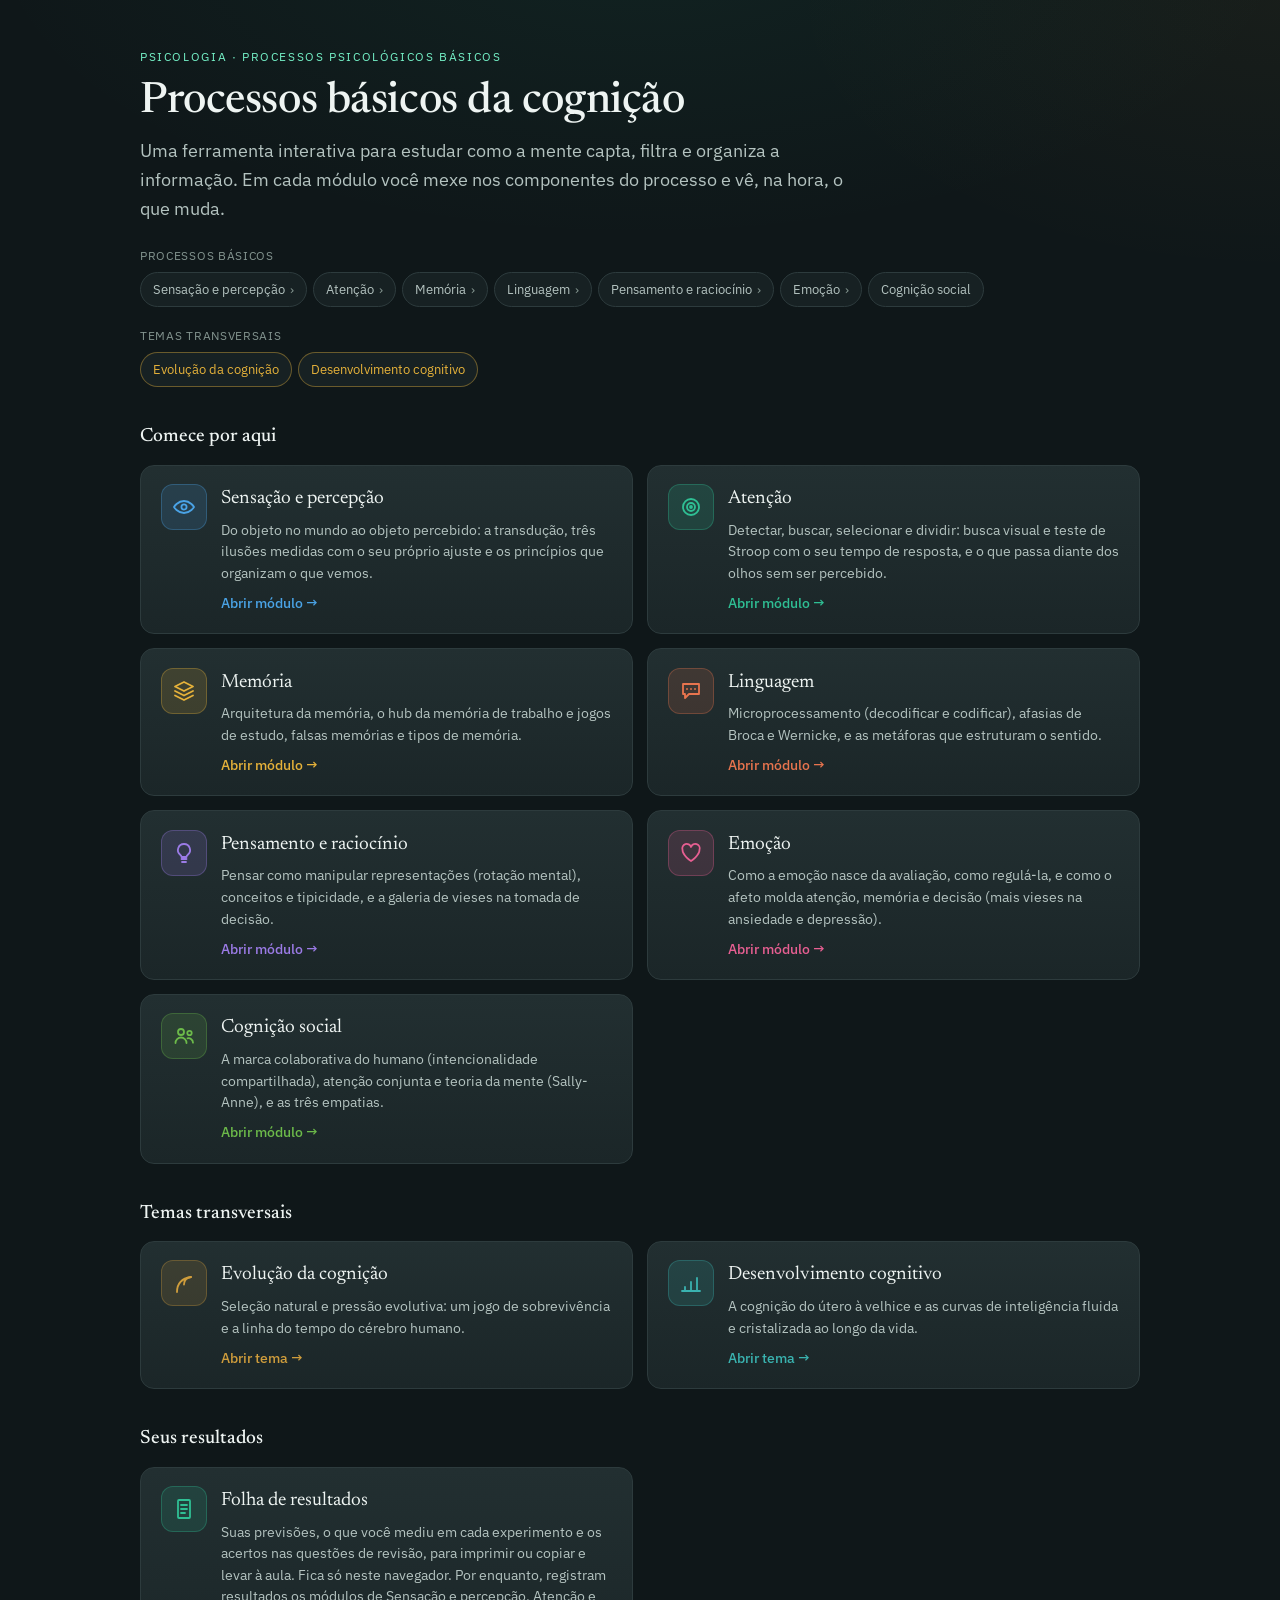
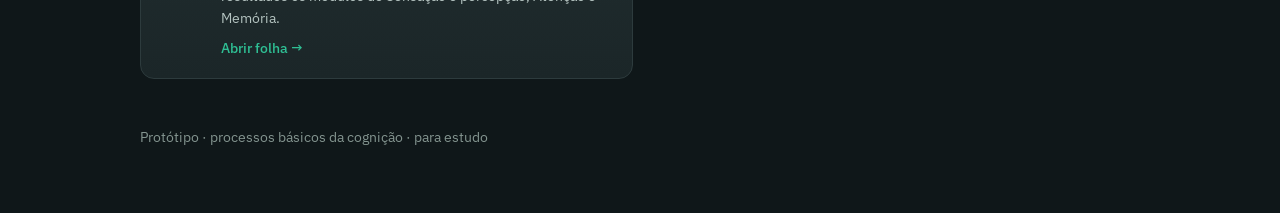
==== commit 85962ebe: "5.2: atenção no padrão novo, a partir da aula (Sternberg, cap. 4) Busca visual (O e T), Stroop refei" ====
--- a/index.html
+++ b/index.html
@@ -52,7 +52,7 @@
     </a>
     <a class="modcard m-atencao" href="atencao.html">
       <span class="icon" aria-hidden="true"><svg viewBox="0 0 24 24"><circle cx="12" cy="12" r="8"/><circle cx="12" cy="12" r="4"/><circle cx="12" cy="12" r="1"/></svg></span>
-      <span class="body"><div class="t">Atenção</div><div class="d">Seleção, foco e inibição: rastreie um alvo enquanto ajusta distração e controle, e teste sua atenção.</div><div class="go">Abrir módulo →</div></span>
+      <span class="body"><div class="t">Atenção</div><div class="d">Detectar, buscar, selecionar e dividir: busca visual e teste de Stroop com o seu tempo de resposta, e o que passa diante dos olhos sem ser percebido.</div><div class="go">Abrir módulo →</div></span>
     </a>
     <a class="modcard m-memoria" href="memoria.html">
       <span class="icon" aria-hidden="true"><svg viewBox="0 0 24 24"><path d="M12 3 3 7.5l9 4.5 9-4.5L12 3Z"/><path d="M3 12l9 4.5L21 12"/><path d="M3 16.5 12 21l9-4.5"/></svg></span>
@@ -92,7 +92,7 @@
   <div class="modcards">
     <a class="modcard" href="resultados.html">
       <span class="icon" aria-hidden="true"><svg viewBox="0 0 24 24"><path d="M7 3h10a1 1 0 0 1 1 1v16a1 1 0 0 1-1 1H7a1 1 0 0 1-1-1V4a1 1 0 0 1 1-1z"/><path d="M9 8h6"/><path d="M9 12h6"/><path d="M9 16h4"/></svg></span>
-      <span class="body"><div class="t">Folha de resultados</div><div class="d">Suas previsões, o que você mediu em cada experimento e os acertos nas questões de revisão, para imprimir ou copiar e levar à aula. Fica só neste navegador. Por enquanto, registram resultados os módulos de Sensação e percepção e de Memória.</div><div class="go">Abrir folha →</div></span>
+      <span class="body"><div class="t">Folha de resultados</div><div class="d">Suas previsões, o que você mediu em cada experimento e os acertos nas questões de revisão, para imprimir ou copiar e levar à aula. Fica só neste navegador. Por enquanto, registram resultados os módulos de Sensação e percepção, Atenção e Memória.</div><div class="go">Abrir folha →</div></span>
     </a>
   </div>
 
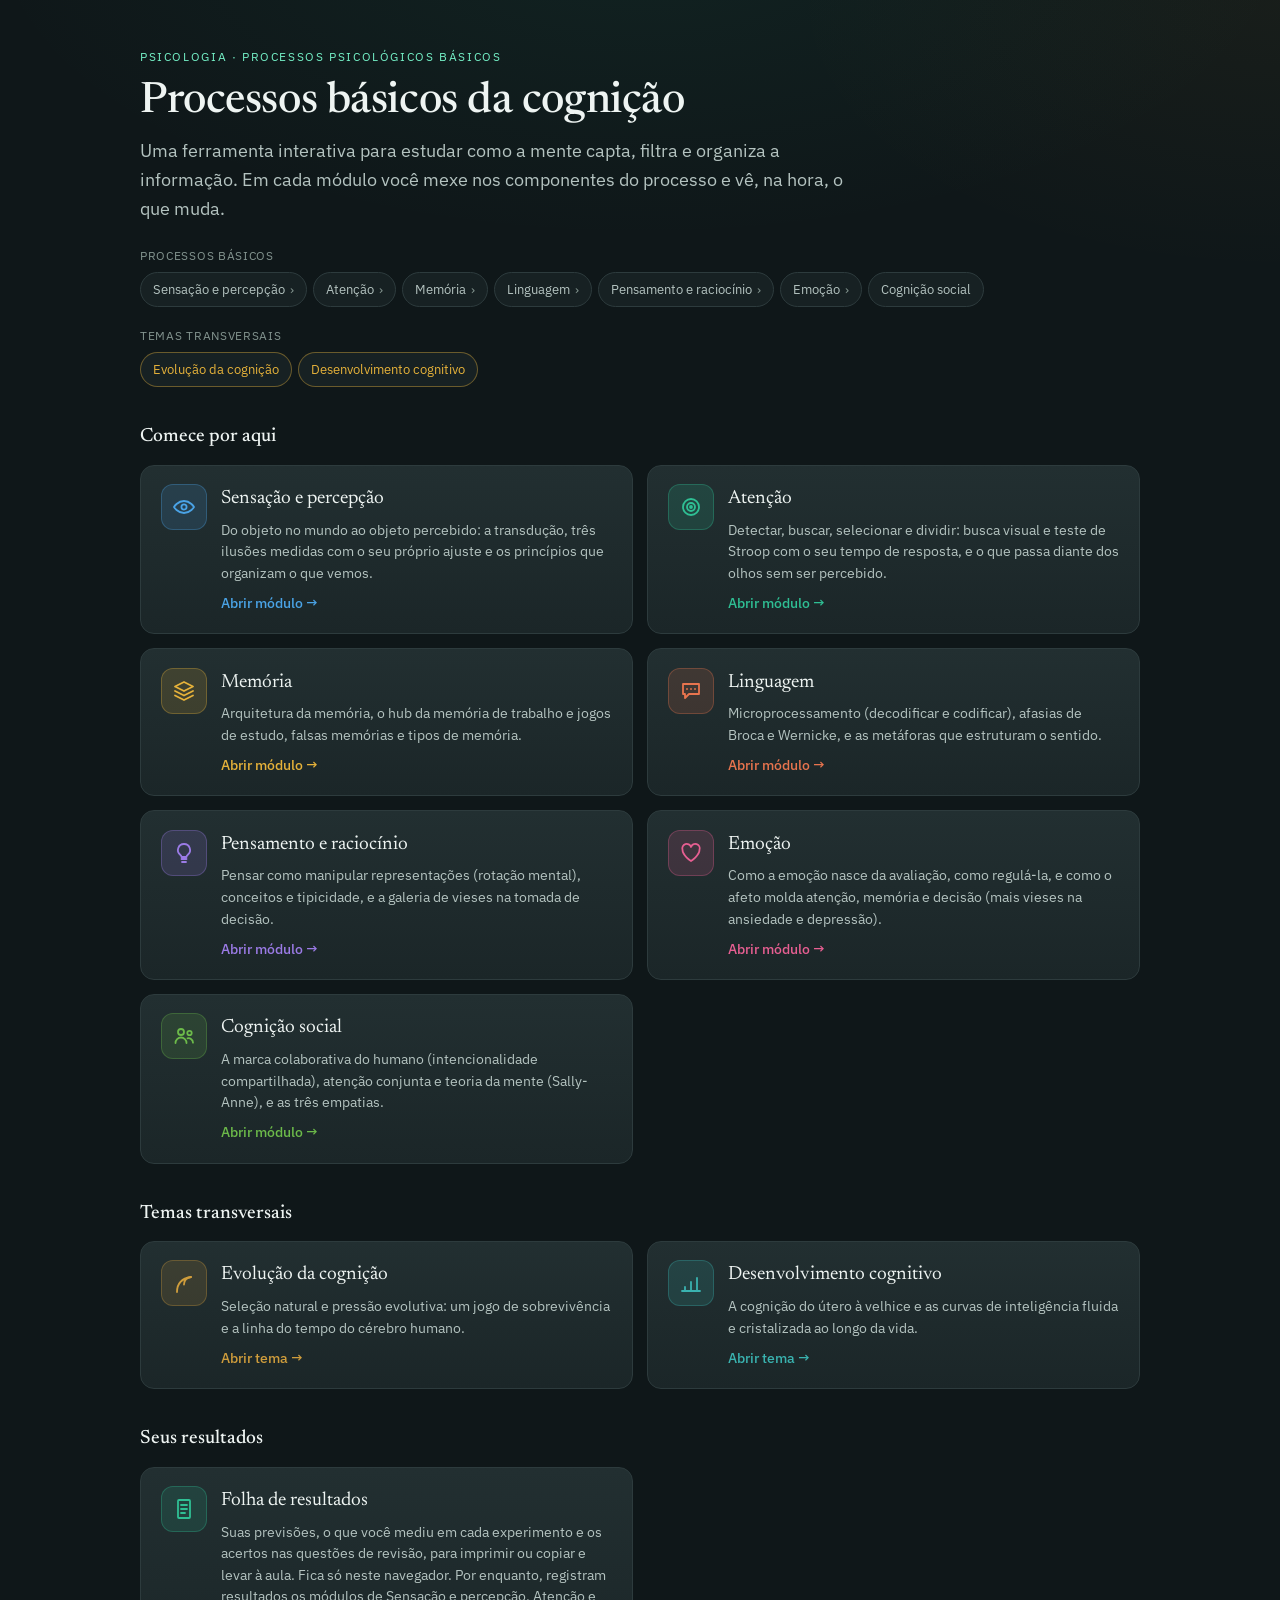
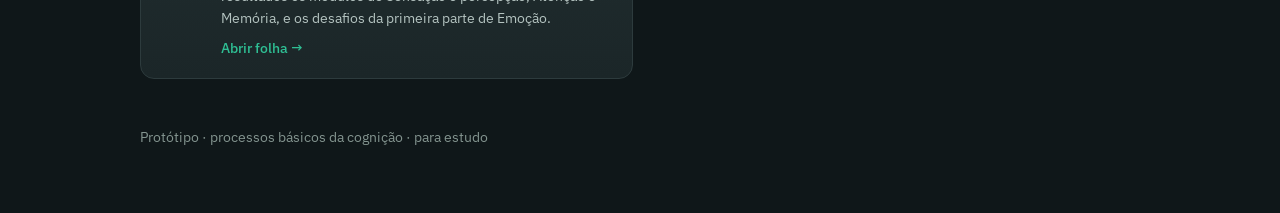
==== commit e33dbc0d: "REVISAO2 etapa 2: PB.sim, PB.desafio e quatro desafios A3/A4: simulação com função única de estado e" ====
--- a/index.html
+++ b/index.html
@@ -7,7 +7,7 @@
 <link rel="preconnect" href="https://fonts.googleapis.com">
 <link rel="preconnect" href="https://fonts.gstatic.com" crossorigin>
 <link href="https://fonts.googleapis.com/css2?family=Newsreader:opsz,wght@6..72,400;6..72,500;6..72,600&family=IBM+Plex+Sans:wght@400;500;600&display=swap" rel="stylesheet">
-<link rel="stylesheet" href="estilos.css?v=2026-11-14">
+<link rel="stylesheet" href="estilos.css?v=2026-11-16b">
 <style>
   .wrap{max-width:1040px; padding:3rem 1.25rem 4rem}
   .kicker{font-size:.72rem; text-transform:uppercase; letter-spacing:.14em; color:var(--teal-bright); margin-bottom:.6rem}
@@ -92,7 +92,7 @@
   <div class="modcards">
     <a class="modcard" href="resultados.html">
       <span class="icon" aria-hidden="true"><svg viewBox="0 0 24 24"><path d="M7 3h10a1 1 0 0 1 1 1v16a1 1 0 0 1-1 1H7a1 1 0 0 1-1-1V4a1 1 0 0 1 1-1z"/><path d="M9 8h6"/><path d="M9 12h6"/><path d="M9 16h4"/></svg></span>
-      <span class="body"><div class="t">Folha de resultados</div><div class="d">Suas previsões, o que você mediu em cada experimento e os acertos nas questões de revisão, para imprimir ou copiar e levar à aula. Fica só neste navegador. Por enquanto, registram resultados os módulos de Sensação e percepção, Atenção e Memória.</div><div class="go">Abrir folha →</div></span>
+      <span class="body"><div class="t">Folha de resultados</div><div class="d">Suas previsões, o que você mediu em cada experimento e os acertos nas questões de revisão, para imprimir ou copiar e levar à aula. Fica só neste navegador. Por enquanto, registram resultados os módulos de Sensação e percepção, Atenção e Memória, e os desafios da primeira parte de Emoção.</div><div class="go">Abrir folha →</div></span>
     </a>
   </div>
 
--- a/estilos.css
+++ b/estilos.css
@@ -263,3 +263,27 @@
 .posicoes .pos.sim{border-color:#5bbf46}
 .posicoes .pos.sim .m{color:#8fdc7d}
 .quiz.plano{margin-top:0; border-top:0; padding-top:0}
+
+/* ---- questões uma de cada vez (PB.quiz sequencial) ---- */
+.quiz .progresso{font-size:.78rem; text-transform:uppercase; letter-spacing:.05em; color:var(--ink-dim); margin-bottom:.4rem}
+.quiz .nav{margin-top:.8rem}
+.quiz .questao:focus, .quiz .fim:focus{outline:none}
+.quiz .fim{background:var(--card); border:1px solid var(--line); border-radius:12px; padding:1rem 1.2rem; margin:0 0 1rem}
+.quiz .fim .texto{margin:0 0 .7rem; font-weight:500}
+
+/* ---- explicar antes de ler a explicação (PB.explicar) e caso para a aula (PB.caso) ---- */
+.explicar, .caso{background:var(--card); border:1px solid var(--line); border-left:3px solid var(--teal); border-radius:12px; padding:.9rem 1.1rem; margin:1rem 0}
+.explicar .k, .caso .k{font-size:12px; text-transform:uppercase; letter-spacing:.05em; color:var(--teal-bright); margin-bottom:2px}
+.explicar .pergunta, .caso .pergunta{display:block; margin:.2rem 0 .6rem}
+.explicar textarea, .caso textarea{display:block; width:100%; box-sizing:border-box; font:inherit; padding:8px 10px; border-radius:8px; border:1px solid var(--line-strong); background:var(--bg); color:var(--ink); margin-bottom:.6rem; resize:vertical}
+.explicar textarea:focus-visible, .caso textarea:focus-visible{outline:2px solid var(--teal); outline-offset:2px}
+.explicar .acoes-exp{display:flex; gap:8px; flex-wrap:wrap}
+.explicar .registro, .caso .registro{font-size:.88rem; color:var(--ink-soft); margin-top:.6rem; min-height:1.3em}
+
+/* ---- desafio: meta a atingir (PB.desafio) ---- */
+.desafio{background:rgba(230,178,58,.05); border:1px dashed rgba(230,178,58,.45); border-radius:12px; padding:.9rem 1.1rem; margin:1rem 0}
+.desafio .k{font-size:12px; text-transform:uppercase; letter-spacing:.05em; color:var(--amber); margin-bottom:2px}
+.desafio .meta{margin:.2rem 0 .6rem}
+.desafio .registro{font-size:.9rem; color:var(--ink-soft); min-height:1.3em}
+.desafio.feito{border-style:solid; border-color:var(--teal); background:rgba(47,191,148,.08)}
+.desafio.feito .registro{color:var(--ink)}
